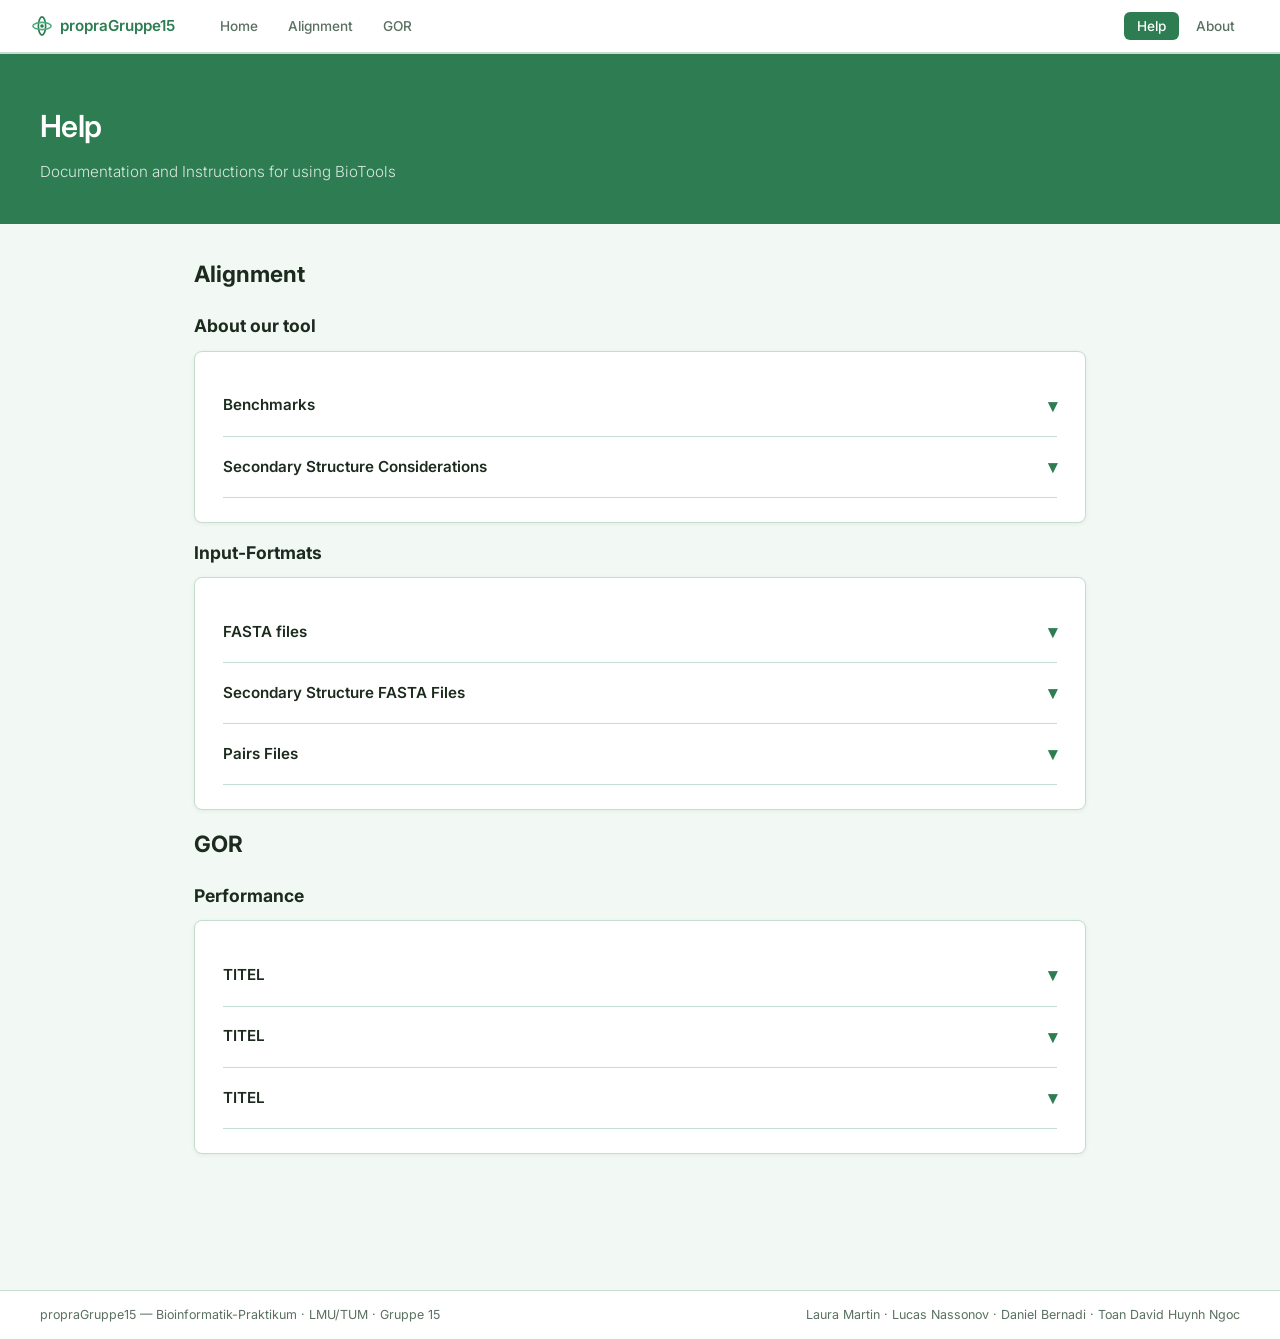
==== Solution1/Assignment03/help/index.html @ ecada670 "help" ====
<!DOCTYPE html>
<html lang="de">
<head>
    <meta charset="utf-8">
    <meta name="viewport" content="width=device-width, initial-scale=1">
    <title>Help — propraGruppe15</title>
    <link rel="preconnect" href="https://fonts.googleapis.com">
    <link href="https://fonts.googleapis.com/css2?family=Inter:wght@300;400;500;600&family=JetBrains+Mono:wght@400;500&display=swap" rel="stylesheet">
    <link rel="stylesheet" href="../style.css">
</head>
<body>

<nav>
    <a class="nav-logo" href="../aufgabe3_2_0.html">
        <svg viewBox="0 0 22 22" fill="none" width="20" height="20">
            <ellipse cx="11" cy="11" rx="4"  ry="10" stroke="#2e7d52" stroke-width="1.8" fill="none"/>
            <ellipse cx="11" cy="11" rx="10" ry="4"  stroke="#4caf80" stroke-width="1.8" fill="none"/>
            <circle  cx="11" cy="11" r="2"           fill="#2e7d52"/>
        </svg>
        propraGruppe15
    </a>
    <ul class="nav-links">
        <li><a href="../aufgabe3_2_0.html">Home</a></li>
        <li><a href="https://bioclient1.bio.ifi.lmu.de/~martinla/propragruppe15/Solution3/Alignment/Alignment_CGI.py">Alignment</a></li>
        <li><a href="https://bioclient1.bio.ifi.lmu.de/~martinla/propragruppe15/Solution3/GOR/GOR_final/Test.py">GOR</a></li>
        <li style="margin-left: auto;"><a href="#" class="active">Help</a></li>
        <li><a href="../about/index.html">About</a></li>
    </ul>
</nav>

<div class="hero">
    <h1>Help</h1>
    <p>Documentation and Instructions for using BioTools</p>
</div>

<div class="page-wrapper">
    <h2 style="margin-bottom: 20px";>Alignment</h2>

    <h3 style="margin-bottom: 10px";>About our tool</h3>
    <div class="card">
        <details>
            <summary>Benchmarks</summary>
            <p>Our alignment tool utilises the Needleman-Wunsch and Gotoh algorithms to compute your alignmets instead of the time intensive Recursive method. While simple to do on pen and paper, the amount of compute time needed increases exponentially with sequence length.</p>
            <img src="../images/benchmark.png" alt="" style="width: 100%; border-radius: 6px;">
        </details>
        <details>
            <summary>Secondary Structure Considerations</summary>
            <p>If you want to consider secondary structure, simply upload a Pairs File and a Sec_Lib file. You can find the needed format for those in our Input-Formats section below. Our standard score calculation uses the Levitt Scoring Matrix at a </p>
            <img src="../images/alignment_plot.png" alt="Mean Score Difference When Considering Secondary Structure" style="width: 100%; border-radius: 6px;">
        </details>
    </div>

    <h3 style="margin-bottom: 10px";>Input-Fortmats</h3>
    <div class="card">
        <details>
            <summary>FASTA files</summary>
            <p>Your answer here.</p>
        </details>
        <details>
            <summary>Secondary Structure FASTA Files</summary>
            <p>Your answer here.</p>
        </details>
        <details>
            <summary>Pairs Files</summary>
            <p>Your answer here.</p>
        </details>
    </div>
<!--ab hier GOR!!!!!!-->
    <h2 style="margin-bottom: 20px";>GOR</h2>

    <h3 style="margin-bottom: 10px";>Performance</h3>
    <div class="card">
        <details>
            <summary>TITEL</summary>
            <p>BESCHREIBUNG</p>
            <img src="../images/513counts.png" alt="" style="width: 100%; border-radius: 6px;">
        </details>
        <details>
            <summary>TITEL</summary>
            <p>BESCHREIBUNG</p>
            <img src="../images/Gor_psipred.png" alt="" style="width: 100%; border-radius: 6px;">
        </details>
        <details>
            <summary>TITEL</summary>
            <p>BESCHREIBUNG</p>
            <img src="../images/PostProcessing.png" alt="" style="width: 100%; border-radius: 6px;">
        </details>
    </div>



    
</div>

<footer>
    <span>propraGruppe15 &mdash; Bioinformatik-Praktikum &middot; LMU/TUM &middot; Gruppe 15</span>
    <span>Laura Martin &middot; Lucas Nassonov &middot; Daniel Bernadi &middot; Toan David Huynh Ngoc</span>
</footer>

</body>
</html>
---- Solution1/Assignment03/style.css ----
:root {
    --green:     #2e7d52;
    --green-dk:  #1f5c3a;
    --green-lt:  #4caf80;
    --green-bg:  #edf7f2;
    --green-mid: #c5ddd0;
    --text:      #1c2b1e;
    --text-dim:  #5a7060;
    --border:    #c5ddd0;
    --bg:        #f2f8f4;
    --white:     #ffffff;
}
*, *::before, *::after { box-sizing: border-box; margin: 0; padding: 0; }

body {
    font-family: 'Inter', sans-serif;
    font-size: 15px;
    background: var(--bg);
    color: var(--text);
    line-height: 1.6;
}

/* ── Navbar ─────────────────────────────── */
nav {
    background: var(--white);
    border-bottom: 2px solid var(--green-mid);
    padding: 0 32px;
    display: flex;
    align-items: center;
    gap: 32px;
    height: 54px;
    position: sticky;
    top: 0;
    z-index: 10;
    box-shadow: 0 1px 6px rgba(30,80,50,0.07);
}
.nav-logo {
    font-weight: 600; font-size: 0.95rem;
    color: var(--green); display: flex; align-items: center;
    gap: 8px; white-space: nowrap; text-decoration: none;
}
.nav-links { display: flex; gap: 4px; list-style: none;  flex: 1;}
.nav-links a {
    text-decoration: none; font-size: 0.85rem; font-weight: 500;
    color: var(--text-dim); padding: 6px 13px; border-radius: 6px;
    transition: all 0.15s;
}
.nav-links a:hover  { background: var(--green-bg); color: var(--green); }
.nav-links a.active { background: var(--green); color: white; }

/* ── Hero ───────────────────────────────── */
.hero {
    background: #2e7d52;
    padding: 48px 40px 40px; color: white;
}
.hero h1 { font-size: 1.9rem; font-weight: 600; letter-spacing: -0.02em; margin-bottom: 8px; }
.hero p   { font-size: 0.95rem; opacity: 0.82; font-weight: 300; max-width: 580px; line-height: 1.7; }
.hero-deco {
    font-family: 'JetBrains Mono', monospace;
    font-size: 0.7rem; opacity: 0.2; letter-spacing: 0.15em;
    margin-top: 18px; overflow: hidden; white-space: nowrap;
}

/* ── Page ───────────────────────────────── */
.page-wrapper { max-width: 940px; margin: 0 auto; padding: 32px 24px 80px; }

/* ── Section label ──────────────────────── */
.section-label {
    font-size: 0.7rem; font-weight: 600; letter-spacing: 0.14em;
    text-transform: uppercase; color: var(--green);
    margin-bottom: 12px; margin-top: 32px;
    display: flex; align-items: center; gap: 8px;
}
.section-label::after { content: ''; flex: 1; height: 1px; background: var(--green-mid); }

/* ── Card ───────────────────────────────── */
.card {
    background: var(--white); border: 1px solid var(--border);
    border-radius: 8px; padding: 24px 28px; margin-bottom: 16px;
    box-shadow: 0 1px 4px rgba(30,80,50,0.07);
}
.card h2 {
    font-size: 1rem; font-weight: 600; color: var(--green-dk); margin-bottom: 6px;
}
.card > p, .card > form > p {
    font-size: 0.88rem; color: var(--text-dim);
    line-height: 1.65; margin-bottom: 14px; font-weight: 300;
}

/* ── Meta grid (Gruppe) ─────────────────── */
.meta-grid { display: grid; grid-template-columns: repeat(3,1fr); gap: 12px; }
.meta-block {
    background: var(--green-bg); border: 1px solid var(--green-mid);
    border-radius: 6px; padding: 14px 16px;
}
.meta-block h3 {
    font-size: 0.7rem; font-weight: 600; letter-spacing: 0.1em;
    text-transform: uppercase; color: var(--green); margin-bottom: 6px;
}
.meta-block p { font-size: 0.88rem; color: var(--text); line-height: 1.55; }

/* ── Form elements ──────────────────────── */
.field-label {
    display: block; font-size: 0.78rem; font-weight: 500;
    color: var(--text-dim); margin-bottom: 5px; margin-top: 14px;
}
input[type=text], textarea, select {
    width: 100%; padding: 9px 12px;
    background: var(--white); border: 1.5px solid var(--border);
    border-radius: 6px; color: var(--text);
    font-family: 'Inter', sans-serif; font-size: 0.9rem;
    transition: border-color 0.15s, box-shadow 0.15s;
    outline: none; appearance: none;
}
input[type=text]:focus, textarea:focus, select:focus {
    border-color: var(--green);
    box-shadow: 0 0 0 3px rgba(46,125,82,0.1);
}
textarea {
    font-family: 'JetBrains Mono', monospace;
    font-size: 0.82rem; resize: vertical; min-height: 72px; background: #fafcfb;
}
select {
    background-image: url("data:image/svg+xml,%3Csvg xmlns='http://www.w3.org/2000/svg' width='10' height='6' viewBox='0 0 10 6'%3E%3Cpath fill='%235a7060' d='M5 6L0 0h10z'/%3E%3C/svg%3E");
    background-repeat: no-repeat; background-position: right 12px center;
    padding-right: 32px; cursor: pointer;
}
input[type=file] { color: var(--text-dim); font-size: 0.88rem; padding: 8px 0; }

.param-grid { display: grid; grid-template-columns: 1fr 1fr; gap: 0 20px; }

input[type=submit], button[type=submit] {
    margin-top: 18px; padding: 10px 26px;
    background: var(--green); color: white;
    font-family: 'Inter', sans-serif; font-weight: 600; font-size: 0.88rem;
    border: none; border-radius: 6px; cursor: pointer;
    transition: background 0.15s;
}
input[type=submit]:hover, button[type=submit]:hover { background: var(--green-dk); }

/* ── Warning note ───────────────────────── */
.note {
    background: #fff8e1; border: 1px solid #f0d060;
    border-radius: 6px; padding: 8px 14px;
    font-size: 0.82rem; color: #7a5800; margin-bottom: 14px;
}

/* ── Sub-divider inside card ────────────── */
.card-divider {
    border: none; border-top: 1px solid var(--border); margin: 22px 0;
}

/* ── Footer ─────────────────────────────── */
footer {
    background: var(--white); border-top: 1px solid var(--border);
    padding: 14px 40px; font-size: 0.78rem; color: var(--text-dim);
    display: flex; justify-content: space-between; margin-top: 40px;
}

details {
    border-bottom: 1px solid var(--border);
    padding: 16px 0;
}

details summary {
    font-weight: 600;
    font-size: 0.95rem;
    color: var(--text);
    cursor: pointer;
    list-style: none;
    display: flex;
    justify-content: space-between;
    align-items: center;
}

details summary::after {
    content: '▾';
    color: var(--green);
    font-size: 1.1rem;
}

details[open] summary::after {
    content: '▴';
}

details p {
    margin-top: 10px;
    font-size: 0.88rem;
    color: var(--text-dim);
    line-height: 1.65;
}
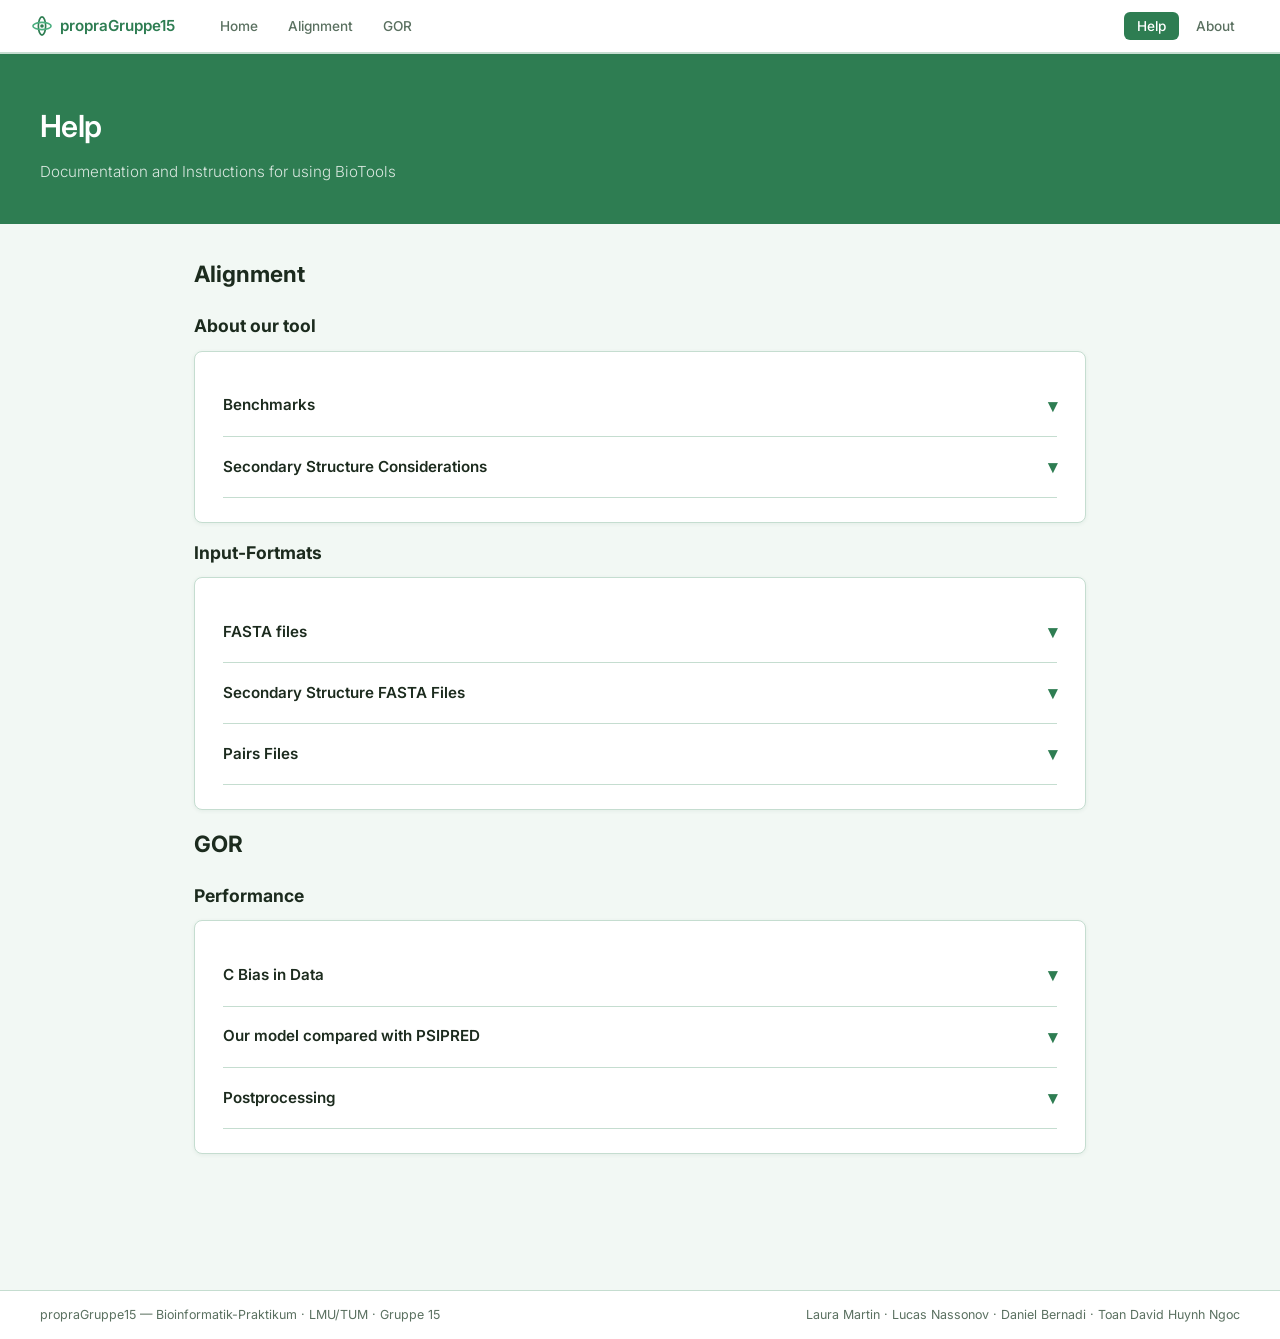
==== commit 1bf00f79: "crazy - i was crazy once" ====
--- a/Solution1/Assignment03/help/index.html
+++ b/Solution1/Assignment03/help/index.html
@@ -71,18 +71,18 @@
     <h3 style="margin-bottom: 10px";>Performance</h3>
     <div class="card">
         <details>
-            <summary>TITEL</summary>
-            <p>BESCHREIBUNG</p>
+            <summary>C Bias in Data</summary>
+            <p></p>
             <img src="../images/513counts.png" alt="" style="width: 100%; border-radius: 6px;">
         </details>
         <details>
-            <summary>TITEL</summary>
-            <p>BESCHREIBUNG</p>
+            <summary>Our model compared with PSIPRED</summary>
+            <p></p>
             <img src="../images/Gor_psipred.png" alt="" style="width: 100%; border-radius: 6px;">
         </details>
         <details>
-            <summary>TITEL</summary>
-            <p>BESCHREIBUNG</p>
+            <summary>Postprocessing</summary>
+            <p>We applied a simple post-processing algorithm on the predict output. Which checks for unlikely secondary structure occurrences, by substituting with the structure most commen in a given window.</p>
             <img src="../images/PostProcessing.png" alt="" style="width: 100%; border-radius: 6px;">
         </details>
     </div>
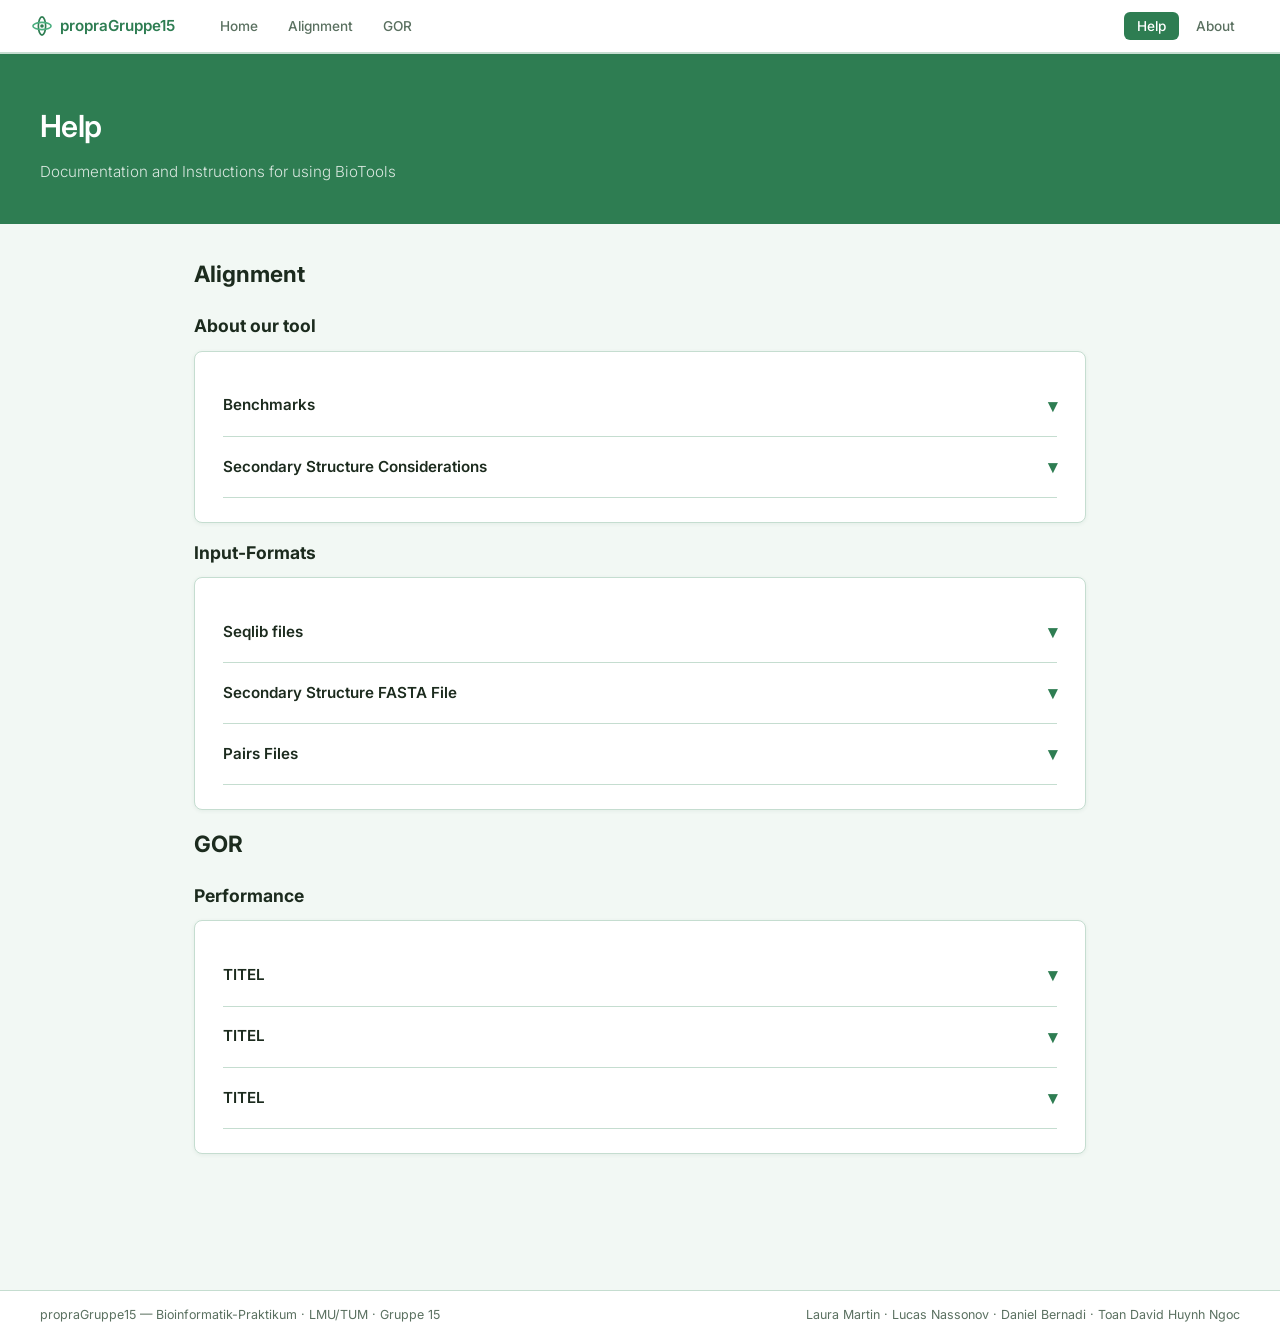
==== commit 3bd6c84a: "help" ====
--- a/Solution1/Assignment03/help/index.html
+++ b/Solution1/Assignment03/help/index.html
@@ -50,19 +50,78 @@
         </details>
     </div>
 
-    <h3 style="margin-bottom: 10px";>Input-Fortmats</h3>
+        <h3 style="margin-bottom: 10px">Input-Formats</h3>
     <div class="card">
         <details>
-            <summary>FASTA files</summary>
-            <p>Your answer here.</p>
+            <summary>Seqlib files</summary>
+            <p>
+                A Seqlib file contains one or more protein sequences in a simple two-line format per entry.
+                Each entry starts with a header line beginning with <code>&gt;</code> followed by the sequence identifier,
+                and the second line contains the amino acid sequence in single-letter code:
+            </p>
+            <div class="file-preview">&gt;1ABC_A
+MKTLLLTLVVVTIVCLDLGAVGNGNSTSSPYYNPTTEELISWKIFTHPNVHAFLLFLMLT
+&gt;2XYZ_B
+ACDEFGHIKLMNPQRSTVWY
+&gt;3PQR_C
+MGAGASAEEKHSSLVLHQDWLNRTYDEAMAQYCQARMGSTMKKILELALPSIHSIVSLYK</div>
+            <div class="download-section">
+                <span class="download-label">Example Files</span>
+                <div class="download-files">
+                    <a class="download-btn" id="dl-seqlib" download="../example_files/example_seqlib.txt">
+                        <svg width="13" height="13" viewBox="0 0 12 12" fill="none"><path d="M6 1v7M3 6l3 3 3-3M1 10h10" stroke="#2e7d52" stroke-width="1.5" stroke-linecap="round" stroke-linejoin="round"/></svg>
+                        example_seqlib.txt
+                    </a>
+                </div>
+            </div>
         </details>
+
         <details>
-            <summary>Secondary Structure FASTA Files</summary>
-            <p>Your answer here.</p>
+            <summary>Secondary Structure FASTA File</summary>
+            <p>
+                Secondary Structure FASTA files extend the standard FASTA format with an additional line per entry
+                encoding the predicted or known secondary structure. Each entry has three lines:
+                a header (<code>&gt;ID</code>), the amino acid sequence (AA), and the secondary structure string (SS)
+                using <code>H</code> (helix), <code>E</code> (strand), and <code>C</code> (coil).
+            </p>
+            <div class="file-preview">&gt;1ABC_A
+AS MKTLLLTLVVVTIVCLDLGAVGNGNSTSSPYYNPTTEELISWKIFTHPN
+SS CCCCHHHHHHHHHCCCCCCCCCCCCCCEEEECCCHHHHHHHHHHCCCCCC
+&gt;2XYZ_B
+AA ACDEFGHIKLMNPQRSTVWYACDEFGHIKLM
+SS CCCEEEEECCCHHHHHHHHCCCCEEEECCCC</div>
+            <div class="download-section">
+                <span class="download-label">Example File</span>
+                <div class="download-files">
+                    <a class="download-btn" id="dl-secstruct" download="../example_files/example_secstruct.txt">
+                        <svg width="13" height="13" viewBox="0 0 12 12" fill="none"><path d="M6 1v7M3 6l3 3 3-3M1 10h10" stroke="#2e7d52" stroke-width="1.5" stroke-linecap="round" stroke-linejoin="round"/></svg>
+                        example_secstruct.txt
+                    </a>
+                </div>
+            </div>
         </details>
+
         <details>
             <summary>Pairs Files</summary>
-            <p>Your answer here.</p>
+            <p>
+                A Pairs file defines which sequence pairs should be aligned against each other.
+                Each line contains two sequence identifiers (matching IDs from your Seqlib file),
+                separated by whitespace.
+            </p>
+            <div class="file-preview"># Pairs file — one pair per line
+# Format: ID_sequence1   ID_sequence2
+1ABC_A 2XYZ_B
+1ABC_A 3PQR_C
+2XYZ_B 3PQR_C</div>
+            <div class="download-section">
+                <span class="download-label">Example File</span>
+                <div class="download-files">
+                    <a class="download-btn" id="dl-pairs" download="../example_files/example_pairs.txt">
+                        <svg width="13" height="13" viewBox="0 0 12 12" fill="none"><path d="M6 1v7M3 6l3 3 3-3M1 10h10" stroke="#2e7d52" stroke-width="1.5" stroke-linecap="round" stroke-linejoin="round"/></svg>
+                        example_pairs.txt
+                    </a>
+                </div>
+            </div>
         </details>
     </div>
 <!--ab hier GOR!!!!!!-->
@@ -71,18 +130,18 @@
     <h3 style="margin-bottom: 10px";>Performance</h3>
     <div class="card">
         <details>
-            <summary>C Bias in Data</summary>
-            <p></p>
+            <summary>TITEL</summary>
+            <p>BESCHREIBUNG</p>
             <img src="../images/513counts.png" alt="" style="width: 100%; border-radius: 6px;">
         </details>
         <details>
-            <summary>Our model compared with PSIPRED</summary>
-            <p></p>
+            <summary>TITEL</summary>
+            <p>BESCHREIBUNG</p>
             <img src="../images/Gor_psipred.png" alt="" style="width: 100%; border-radius: 6px;">
         </details>
         <details>
-            <summary>Postprocessing</summary>
-            <p>We applied a simple post-processing algorithm on the predict output. Which checks for unlikely secondary structure occurrences, by substituting with the structure most commen in a given window.</p>
+            <summary>TITEL</summary>
+            <p>BESCHREIBUNG</p>
             <img src="../images/PostProcessing.png" alt="" style="width: 100%; border-radius: 6px;">
         </details>
     </div>
--- a/Solution1/Assignment03/style.css
+++ b/Solution1/Assignment03/style.css
@@ -188,4 +188,71 @@
     font-size: 0.88rem;
     color: var(--text-dim);
     line-height: 1.65;
+}
+.download-section {
+    margin-top: 14px;
+    padding-top: 14px;
+    border-top: 1px solid rgba(46, 125, 82, 0.15);
+}
+
+.download-label {
+    font-size: 0.72rem;
+    font-weight: 600;
+    text-transform: uppercase;
+    letter-spacing: 0.08em;
+    color: #2e7d52;
+    margin-bottom: 8px;
+    display: block;
+}
+
+.download-files {
+    display: flex;
+    flex-wrap: wrap;
+    gap: 8px;
+}
+
+.download-btn {
+    display: inline-flex;
+    align-items: center;
+    gap: 6px;
+    padding: 6px 12px;
+    background: rgba(46, 125, 82, 0.07);
+    border: 1px solid rgba(46, 125, 82, 0.25);
+    border-radius: 6px;
+    color: #2e7d52;
+    font-family: 'JetBrains Mono', monospace;
+    font-size: 0.78rem;
+    font-weight: 500;
+    text-decoration: none;
+    transition: background 0.15s, border-color 0.15s, transform 0.1s;
+    cursor: pointer;
+}
+
+.download-btn:hover {
+    background: rgba(46, 125, 82, 0.14);
+    border-color: rgba(46, 125, 82, 0.5);
+    transform: translateY(-1px);
+}
+
+.download-btn:active {
+    transform: translateY(0);
+}
+
+.download-btn svg {
+    flex-shrink: 0;
+    opacity: 0.8;
+}
+
+.file-preview {
+    margin-top: 12px;
+    background: #f6faf8;
+    border: 1px solid rgba(46, 125, 82, 0.12);
+    border-radius: 6px;
+    padding: 12px 14px;
+    font-family: 'JetBrains Mono', monospace;
+    font-size: 0.75rem;
+    line-height: 1.7;
+    color: #3a5a47;
+    white-space: pre;
+    overflow-x: auto;
 }
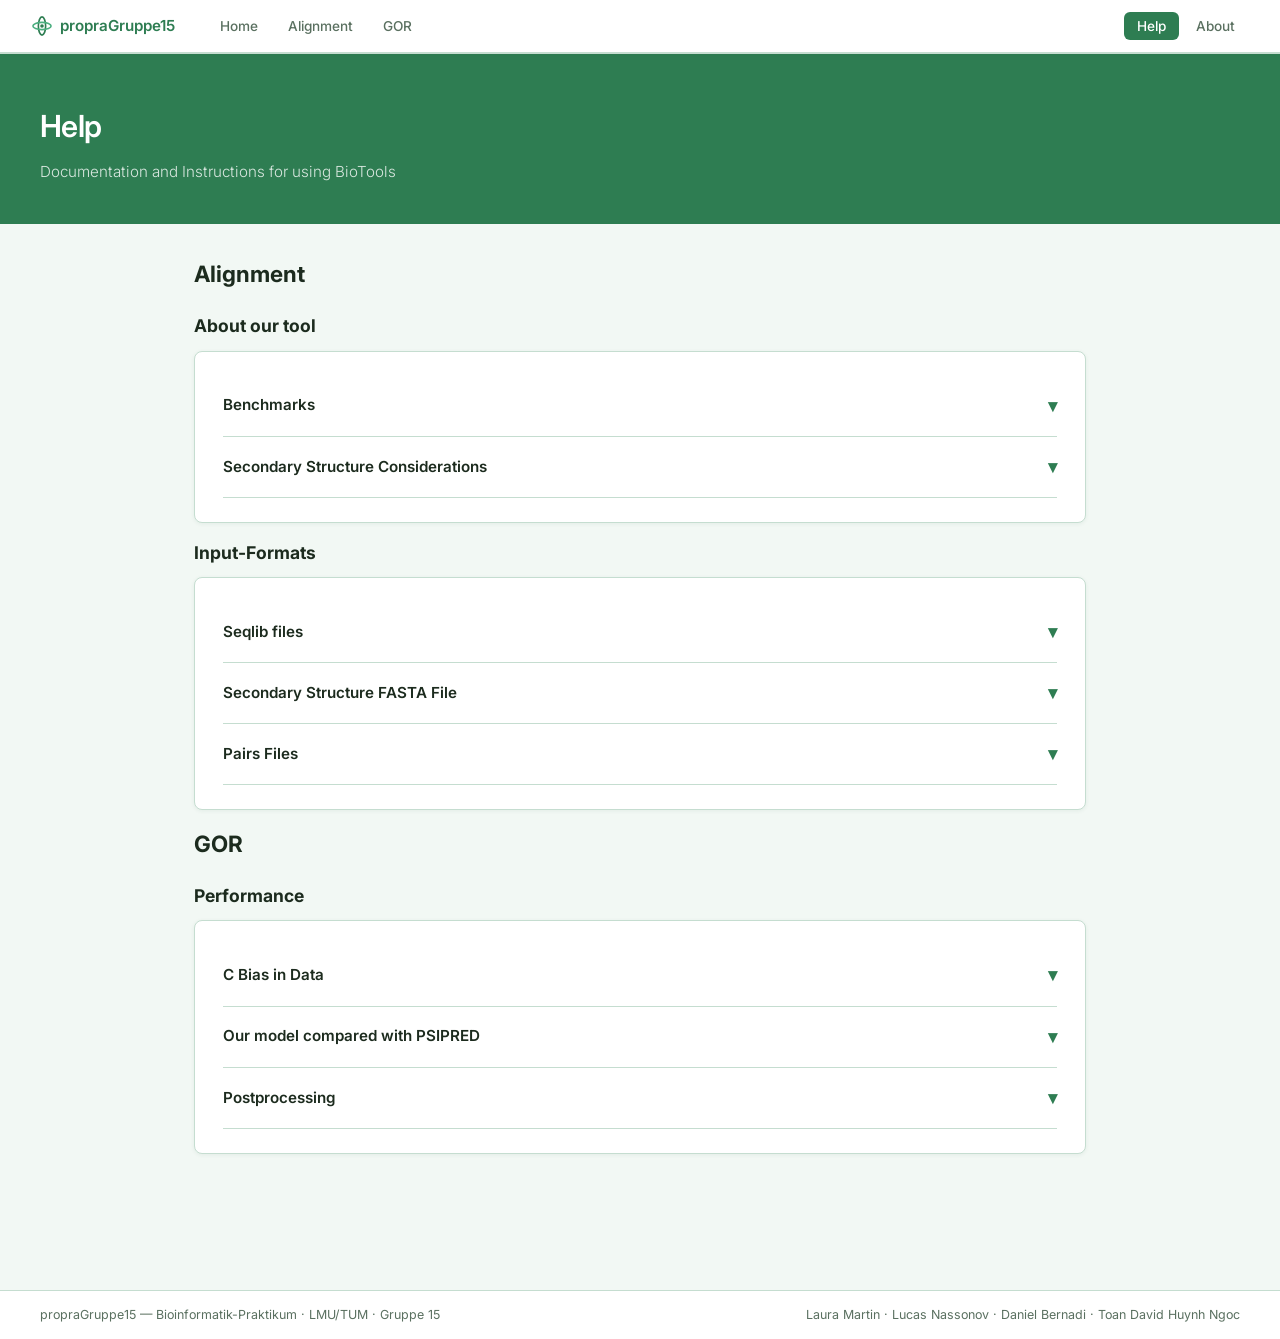
==== commit fdb970b5: "Merge remote-tracking branch 'origin/main'" ====
--- a/Solution1/Assignment03/help/index.html
+++ b/Solution1/Assignment03/help/index.html
@@ -130,18 +130,18 @@
     <h3 style="margin-bottom: 10px";>Performance</h3>
     <div class="card">
         <details>
-            <summary>TITEL</summary>
-            <p>BESCHREIBUNG</p>
+            <summary>C Bias in Data</summary>
+            <p></p>
             <img src="../images/513counts.png" alt="" style="width: 100%; border-radius: 6px;">
         </details>
         <details>
-            <summary>TITEL</summary>
-            <p>BESCHREIBUNG</p>
+            <summary>Our model compared with PSIPRED</summary>
+            <p></p>
             <img src="../images/Gor_psipred.png" alt="" style="width: 100%; border-radius: 6px;">
         </details>
         <details>
-            <summary>TITEL</summary>
-            <p>BESCHREIBUNG</p>
+            <summary>Postprocessing</summary>
+            <p>We applied a simple post-processing algorithm on the predict output. Which checks for unlikely secondary structure occurrences, by substituting with the structure most commen in a given window.</p>
             <img src="../images/PostProcessing.png" alt="" style="width: 100%; border-radius: 6px;">
         </details>
     </div>
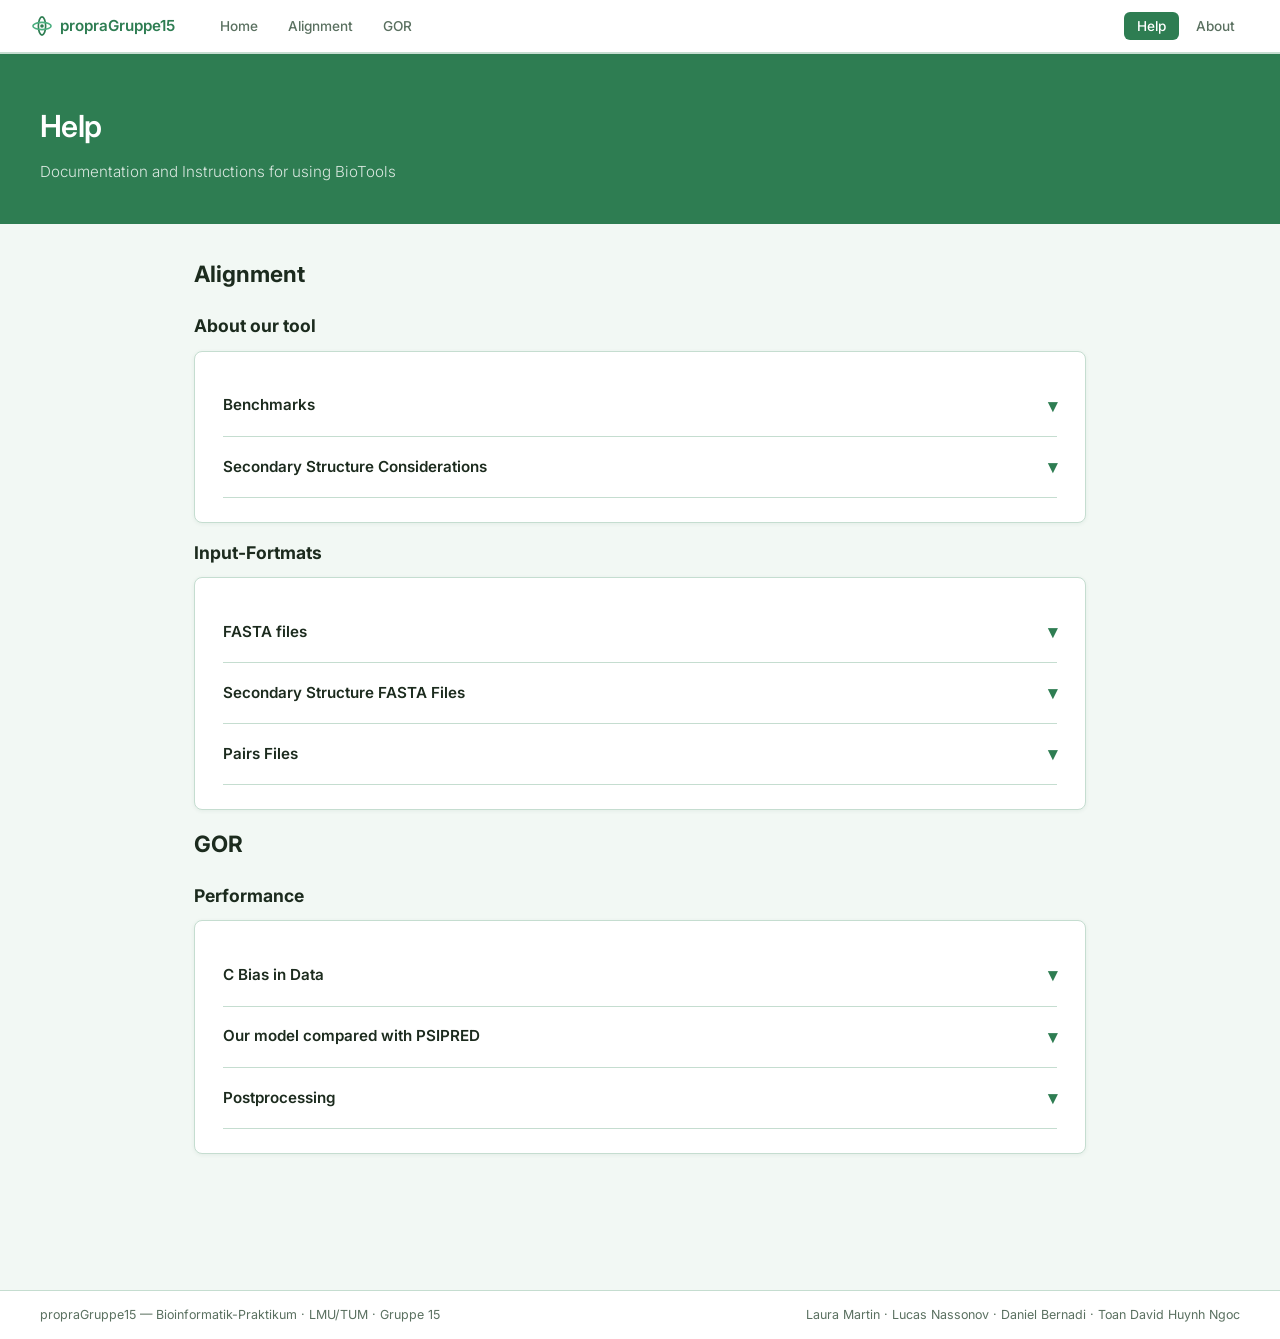
==== commit 2a04762e: "crazy - i was crazy once" ====
--- a/Solution1/Assignment03/help/index.html
+++ b/Solution1/Assignment03/help/index.html
@@ -50,78 +50,19 @@
         </details>
     </div>
 
-        <h3 style="margin-bottom: 10px">Input-Formats</h3>
+    <h3 style="margin-bottom: 10px";>Input-Fortmats</h3>
     <div class="card">
         <details>
-            <summary>Seqlib files</summary>
-            <p>
-                A Seqlib file contains one or more protein sequences in a simple two-line format per entry.
-                Each entry starts with a header line beginning with <code>&gt;</code> followed by the sequence identifier,
-                and the second line contains the amino acid sequence in single-letter code:
-            </p>
-            <div class="file-preview">&gt;1ABC_A
-MKTLLLTLVVVTIVCLDLGAVGNGNSTSSPYYNPTTEELISWKIFTHPNVHAFLLFLMLT
-&gt;2XYZ_B
-ACDEFGHIKLMNPQRSTVWY
-&gt;3PQR_C
-MGAGASAEEKHSSLVLHQDWLNRTYDEAMAQYCQARMGSTMKKILELALPSIHSIVSLYK</div>
-            <div class="download-section">
-                <span class="download-label">Example Files</span>
-                <div class="download-files">
-                    <a class="download-btn" id="dl-seqlib" download="../example_files/example_seqlib.txt">
-                        <svg width="13" height="13" viewBox="0 0 12 12" fill="none"><path d="M6 1v7M3 6l3 3 3-3M1 10h10" stroke="#2e7d52" stroke-width="1.5" stroke-linecap="round" stroke-linejoin="round"/></svg>
-                        example_seqlib.txt
-                    </a>
-                </div>
-            </div>
+            <summary>FASTA files</summary>
+            <p>Your answer here.</p>
         </details>
-
         <details>
-            <summary>Secondary Structure FASTA File</summary>
-            <p>
-                Secondary Structure FASTA files extend the standard FASTA format with an additional line per entry
-                encoding the predicted or known secondary structure. Each entry has three lines:
-                a header (<code>&gt;ID</code>), the amino acid sequence (AA), and the secondary structure string (SS)
-                using <code>H</code> (helix), <code>E</code> (strand), and <code>C</code> (coil).
-            </p>
-            <div class="file-preview">&gt;1ABC_A
-AS MKTLLLTLVVVTIVCLDLGAVGNGNSTSSPYYNPTTEELISWKIFTHPN
-SS CCCCHHHHHHHHHCCCCCCCCCCCCCCEEEECCCHHHHHHHHHHCCCCCC
-&gt;2XYZ_B
-AA ACDEFGHIKLMNPQRSTVWYACDEFGHIKLM
-SS CCCEEEEECCCHHHHHHHHCCCCEEEECCCC</div>
-            <div class="download-section">
-                <span class="download-label">Example File</span>
-                <div class="download-files">
-                    <a class="download-btn" id="dl-secstruct" download="../example_files/example_secstruct.txt">
-                        <svg width="13" height="13" viewBox="0 0 12 12" fill="none"><path d="M6 1v7M3 6l3 3 3-3M1 10h10" stroke="#2e7d52" stroke-width="1.5" stroke-linecap="round" stroke-linejoin="round"/></svg>
-                        example_secstruct.txt
-                    </a>
-                </div>
-            </div>
+            <summary>Secondary Structure FASTA Files</summary>
+            <p>Your answer here.</p>
         </details>
-
         <details>
             <summary>Pairs Files</summary>
-            <p>
-                A Pairs file defines which sequence pairs should be aligned against each other.
-                Each line contains two sequence identifiers (matching IDs from your Seqlib file),
-                separated by whitespace.
-            </p>
-            <div class="file-preview"># Pairs file — one pair per line
-# Format: ID_sequence1   ID_sequence2
-1ABC_A 2XYZ_B
-1ABC_A 3PQR_C
-2XYZ_B 3PQR_C</div>
-            <div class="download-section">
-                <span class="download-label">Example File</span>
-                <div class="download-files">
-                    <a class="download-btn" id="dl-pairs" download="../example_files/example_pairs.txt">
-                        <svg width="13" height="13" viewBox="0 0 12 12" fill="none"><path d="M6 1v7M3 6l3 3 3-3M1 10h10" stroke="#2e7d52" stroke-width="1.5" stroke-linecap="round" stroke-linejoin="round"/></svg>
-                        example_pairs.txt
-                    </a>
-                </div>
-            </div>
+            <p>Your answer here.</p>
         </details>
     </div>
 <!--ab hier GOR!!!!!!-->
@@ -141,7 +82,7 @@
         </details>
         <details>
             <summary>Postprocessing</summary>
-            <p>We applied a simple post-processing algorithm on the predict output. Which checks for unlikely secondary structure occurrences, by substituting with the structure most commen in a given window.</p>
+            <p>We applied a simple post-processing algorithm on the predict output. Which checks for unlikely secondary structure occurrences, by substituting with the structure most common in a given window.</p>
             <img src="../images/PostProcessing.png" alt="" style="width: 100%; border-radius: 6px;">
         </details>
     </div>
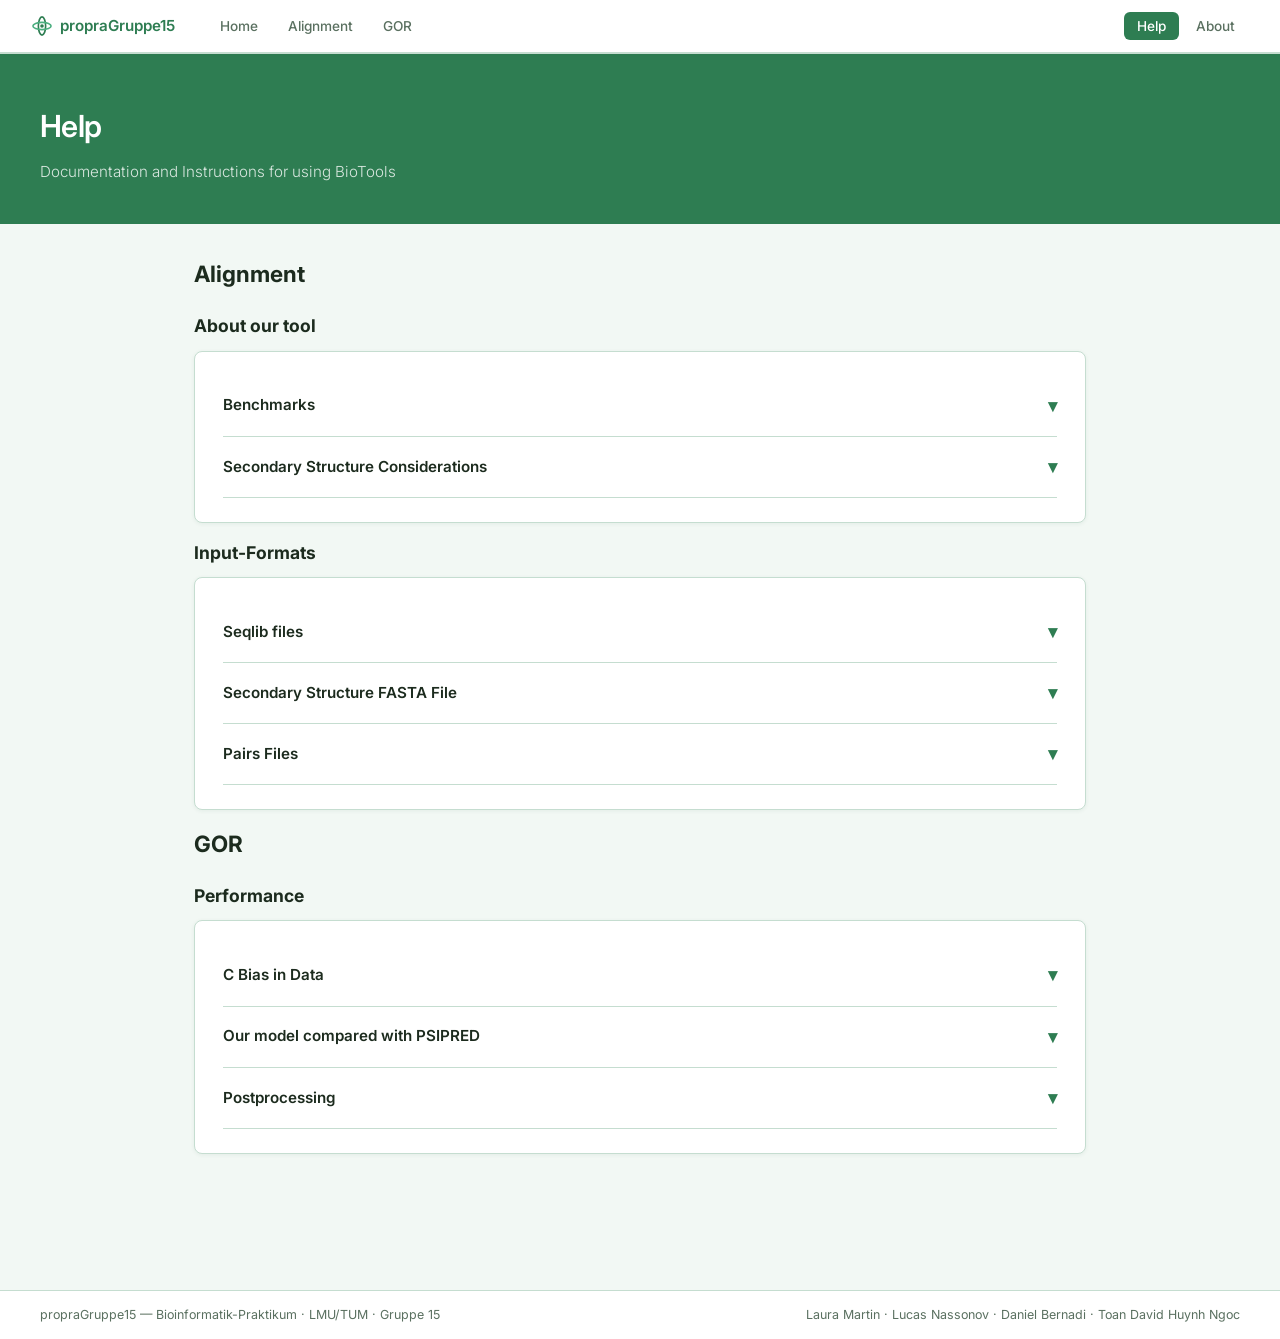
==== commit aa4fe242: "Merge branch 'main' of https://gitlab2.cip.ifi.lmu.de/huynhngoc/propragruppe15" ====
--- a/Solution1/Assignment03/help/index.html
+++ b/Solution1/Assignment03/help/index.html
@@ -50,19 +50,78 @@
         </details>
     </div>
 
-    <h3 style="margin-bottom: 10px";>Input-Fortmats</h3>
+        <h3 style="margin-bottom: 10px">Input-Formats</h3>
     <div class="card">
         <details>
-            <summary>FASTA files</summary>
-            <p>Your answer here.</p>
+            <summary>Seqlib files</summary>
+            <p>
+                A Seqlib file contains one or more protein sequences in a simple two-line format per entry.
+                Each entry starts with a header line beginning with <code>&gt;</code> followed by the sequence identifier,
+                and the second line contains the amino acid sequence in single-letter code:
+            </p>
+            <div class="file-preview">&gt;1ABC_A
+MKTLLLTLVVVTIVCLDLGAVGNGNSTSSPYYNPTTEELISWKIFTHPNVHAFLLFLMLT
+&gt;2XYZ_B
+ACDEFGHIKLMNPQRSTVWY
+&gt;3PQR_C
+MGAGASAEEKHSSLVLHQDWLNRTYDEAMAQYCQARMGSTMKKILELALPSIHSIVSLYK</div>
+            <div class="download-section">
+                <span class="download-label">Example Files</span>
+                <div class="download-files">
+                    <a class="download-btn" id="dl-seqlib" download="../example_files/example_seqlib.txt">
+                        <svg width="13" height="13" viewBox="0 0 12 12" fill="none"><path d="M6 1v7M3 6l3 3 3-3M1 10h10" stroke="#2e7d52" stroke-width="1.5" stroke-linecap="round" stroke-linejoin="round"/></svg>
+                        example_seqlib.txt
+                    </a>
+                </div>
+            </div>
         </details>
+
         <details>
-            <summary>Secondary Structure FASTA Files</summary>
-            <p>Your answer here.</p>
+            <summary>Secondary Structure FASTA File</summary>
+            <p>
+                Secondary Structure FASTA files extend the standard FASTA format with an additional line per entry
+                encoding the predicted or known secondary structure. Each entry has three lines:
+                a header (<code>&gt;ID</code>), the amino acid sequence (AA), and the secondary structure string (SS)
+                using <code>H</code> (helix), <code>E</code> (strand), and <code>C</code> (coil).
+            </p>
+            <div class="file-preview">&gt;1ABC_A
+AS MKTLLLTLVVVTIVCLDLGAVGNGNSTSSPYYNPTTEELISWKIFTHPN
+SS CCCCHHHHHHHHHCCCCCCCCCCCCCCEEEECCCHHHHHHHHHHCCCCCC
+&gt;2XYZ_B
+AA ACDEFGHIKLMNPQRSTVWYACDEFGHIKLM
+SS CCCEEEEECCCHHHHHHHHCCCCEEEECCCC</div>
+            <div class="download-section">
+                <span class="download-label">Example File</span>
+                <div class="download-files">
+                    <a class="download-btn" id="dl-secstruct" download="../example_files/example_secstruct.txt">
+                        <svg width="13" height="13" viewBox="0 0 12 12" fill="none"><path d="M6 1v7M3 6l3 3 3-3M1 10h10" stroke="#2e7d52" stroke-width="1.5" stroke-linecap="round" stroke-linejoin="round"/></svg>
+                        example_secstruct.txt
+                    </a>
+                </div>
+            </div>
         </details>
+
         <details>
             <summary>Pairs Files</summary>
-            <p>Your answer here.</p>
+            <p>
+                A Pairs file defines which sequence pairs should be aligned against each other.
+                Each line contains two sequence identifiers (matching IDs from your Seqlib file),
+                separated by whitespace.
+            </p>
+            <div class="file-preview"># Pairs file — one pair per line
+# Format: ID_sequence1   ID_sequence2
+1ABC_A 2XYZ_B
+1ABC_A 3PQR_C
+2XYZ_B 3PQR_C</div>
+            <div class="download-section">
+                <span class="download-label">Example File</span>
+                <div class="download-files">
+                    <a class="download-btn" id="dl-pairs" download="../example_files/example_pairs.txt">
+                        <svg width="13" height="13" viewBox="0 0 12 12" fill="none"><path d="M6 1v7M3 6l3 3 3-3M1 10h10" stroke="#2e7d52" stroke-width="1.5" stroke-linecap="round" stroke-linejoin="round"/></svg>
+                        example_pairs.txt
+                    </a>
+                </div>
+            </div>
         </details>
     </div>
 <!--ab hier GOR!!!!!!-->
